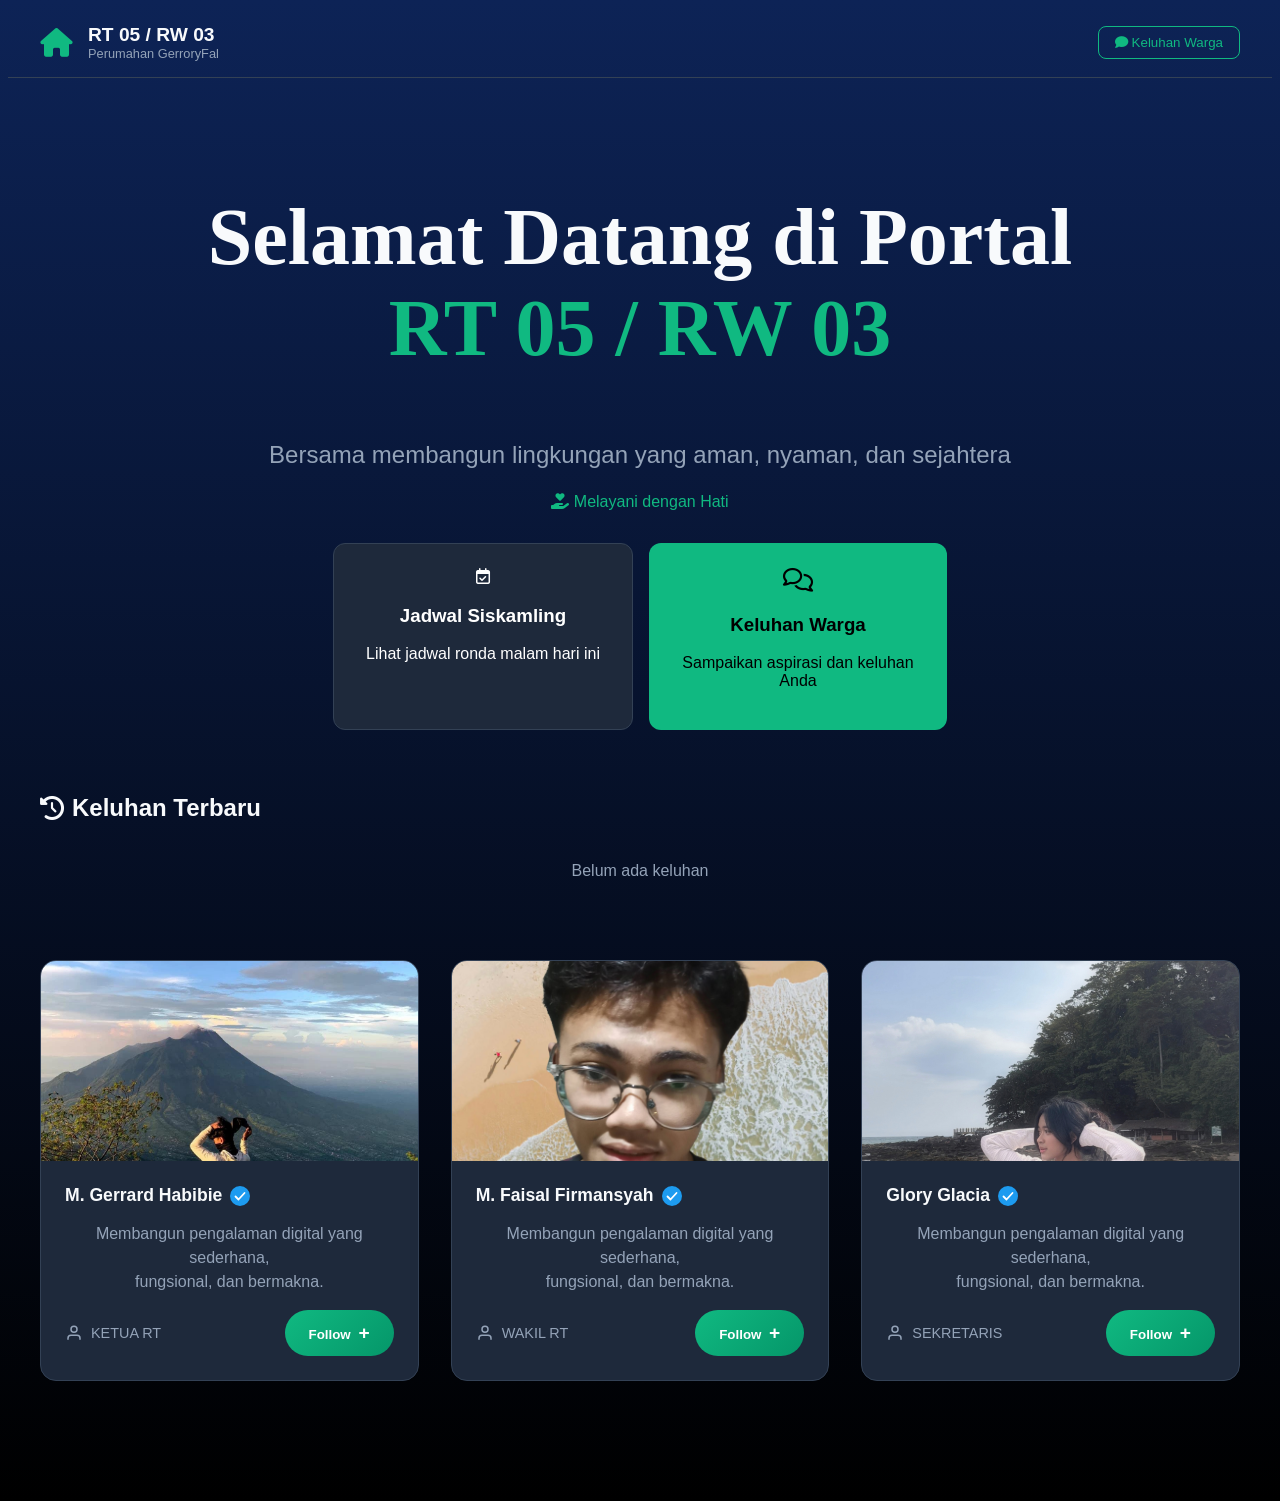
==== index.html @ 30bc056d "menambhakan foto dan perbaikan" ====
<!doctype html>
<html lang="id">
  <head>
    <meta charset="UTF-8" />
    <meta name="viewport" content="width=device-width, initial-scale=1.0" />
    <title>Portal RT 05 / RW 03</title>

    <link
      rel="stylesheet"
      href="https://cdnjs.cloudflare.com/ajax/libs/font-awesome/6.4.0/css/all.min.css"
    />

    <link rel="stylesheet" href="css/style.css" />
  </head>

  <body>
    <!-- Navbar -->
    <nav class="navbar">
      <div class="logologo">
        <div class="logoikon">
          <i class="fa-solid fa-house"></i>
        </div>
        <div class="logoteks">
          <h1>RT 05 / RW 03</h1>
          <p>Perumahan GerroryFal</p>
        </div>
      </div>

      <button class="btnkeluhan" onclick="window.location.href = 'CRUD.html'">
        <i class="fa-solid fa-comment"></i> Keluhan Warga
      </button>
    </nav>

    <main class="herosection">
      <!-- Hero Section -->
      <h2 class="judul">
        Selamat Datang di Portal <br />
        <span class="erteerwe">RT 05 / RW 03</span>
      </h2>

      <p class="katakecil">
        Bersama membangun lingkungan yang aman, nyaman, dan sejahtera
      </p>

      <div class="melayani">
        <i class="fa-solid fa-hand-holding-heart"></i>
        Melayani dengan Hati
      </div>

      <div class="kartu">
        <a
          href="siskamling.html"
          class="card carditem"
        >
          <div class="card-icon">
            <i class="fa-regular fa-calendar-check"></i>
          </div>
          <h3>Jadwal Siskamling</h3>
          <p>Lihat jadwal ronda malam hari ini</p>
        </a>

        <a href="crud.html" class="card cardijo">
          <div class="cardicon">
            <i class="fa-regular fa-comments"></i>
          </div>
          <h3>Keluhan Warga</h3>
          <p>Sampaikan aspirasi dan keluhan Anda</p>
        </a>
      </div>

      <div class="riwayat-section">
        <h3><i class="fa-solid fa-clock-rotate-left"></i> Keluhan Terbaru</h3>
        <div id="riwayat-keluhan" class="riwayat-container">
          <!-- Riwayat akan dimuat di sini -->
        </div>
      </div>

      <div class="semuacard1">
        <div class="card1">
          <div class="card__photo1">
            <img src="assets/page1.jpeg" alt="M. Gerrard Habibie" />
          </div>

          <div class="card__info1">
            <div class="card__name-row1">
              <span class="card__name1">M. Gerrard Habibie</span>
              <svg class="card__verified1" viewBox="0 0 20 20" fill="none">
                <circle cx="10" cy="10" r="10" fill="#1D9BF0" />
                <path
                  d="M5.5 10.5L8.5 13.5L14.5 7"
                  stroke="white"
                  stroke-width="1.8"
                  stroke-linecap="round"
                  stroke-linejoin="round"
                />
              </svg>
            </div>

            <p class="card__bio1">
              Membangun pengalaman digital yang sederhana,<br />fungsional, dan
              bermakna.
            </p>

            <div class="card__footer1">
              <div class="card__stats1">
                <div class="card__stat1">
                  <svg
                    viewBox="0 0 24 24"
                    fill="none"
                    stroke="currentColor"
                    stroke-width="2"
                  >
                    <path d="M20 21v-2a4 4 0 0 0-4-4H8a4 4 0 0 0-4 4v2" />
                    <circle cx="12" cy="7" r="4" />
                  </svg>
                  KETUA RT
                </div>
              </div>
              <button
                class="card__follow1"
                onclick="
                  window.open(
                    'https://www.instagram.com/7keajaibangerrard',
                    '_blank',
                  )
                "
              >
                Follow <span class="card__follow-plus1">+</span>
              </button>
            </div>
          </div>
        </div>

        <div class="card1">
          <div class="card__photo1">
            <img src="assets/page2.jpeg" alt="M. Faisal Firmansyah" />
          </div>

          <div class="card__info1">
            <div class="card__name-row1">
              <span class="card__name1">M. Faisal Firmansyah</span>
              <svg class="card__verified1" viewBox="0 0 20 20" fill="none">
                <circle cx="10" cy="10" r="10" fill="#1D9BF0" />
                <path
                  d="M5.5 10.5L8.5 13.5L14.5 7"
                  stroke="white"
                  stroke-width="1.8"
                  stroke-linecap="round"
                  stroke-linejoin="round"
                />
              </svg>
            </div>

            <p class="card__bio1">
                Membangun pengalaman digital yang sederhana,<br />fungsional, dan
              bermakna.
            </p>

            <div class="card__footer1">
              <div class="card__stats1">
                <div class="card__stat1">
                  <svg
                    viewBox="0 0 24 24"
                    fill="none"
                    stroke="currentColor"
                    stroke-width="2"
                  >
                    <path d="M20 21v-2a4 4 0 0 0-4-4H8a4 4 0 0 0-4 4v2" />
                    <circle cx="12" cy="7" r="4" />
                  </svg>
                  WAKIL RT
                </div>
              </div>
              <button
                class="card__follow1"
                onclick="
                  window.open(
                    'https://www.instagram.com/paiisaallll_/',
                    '_blank',
                  )
                "
              >
                Follow <span class="card__follow-plus1">+</span>
              </button>
            </div>
          </div>
        </div>

        <div class="card1">
          <div class="card__photo1">
            <img src="assets/page3.jpeg" alt="Glory Glacia" />
          </div>

          <div class="card__info1">
            <div class="card__name-row1">
              <span class="card__name1">Glory Glacia</span>
              <svg class="card__verified1" viewBox="0 0 20 20" fill="none">
                <circle cx="10" cy="10" r="10" fill="#1D9BF0" />
                <path
                  d="M5.5 10.5L8.5 13.5L14.5 7"
                  stroke="white"
                  stroke-width="1.8"
                  stroke-linecap="round"
                  stroke-linejoin="round"
                />
              </svg>
            </div>

            <p class="card__bio1">
                Membangun pengalaman digital yang sederhana,<br />fungsional, dan
              bermakna.
            </p>

            <div class="card__footer1">
              <div class="card__stats1">
                <div class="card__stat1">
                  <svg
                    viewBox="0 0 24 24"
                    fill="none"
                    stroke="currentColor"
                    stroke-width="2"
                  >
                    <path d="M20 21v-2a4 4 0 0 0-4-4H8a4 4 0 0 0-4 4v2" />
                    <circle cx="12" cy="7" r="4" />
                  </svg>
                  SEKRETARIS
                </div>
              </div>
              <button
                class="card__follow1"
                onclick="
                  window.open('https://www.instagram.com/g.louwiee/','_blank')
                "
              >
                Follow <span class="card__follow-plus1">+</span>
              </button>
            </div>
          </div>
        </div>
      </div>
    </main>

    <script>
      function loadRiwayatKeluhan() {
        const data2 = JSON.parse(localStorage.getItem("dataKeluhan") || "[]");
        const container = document.getElementById("riwayat-keluhan");

        const latestKeluhan = data2.slice(-5).reverse();

        if (latestKeluhan.length === 0) {
          container.innerHTML =
            '<p style="text-align: center; color: var(--text-muted);">Belum ada keluhan</p>';
          return;
        }

        container.innerHTML = latestKeluhan
          .map(
            (keluhan) => `
        <div class="riwayat-item">
          <div class="riwayat-header">
            <h4>${keluhan.nama}</h4>
            <span class="status-badge status-${keluhan.status.toLowerCase().replace(" ", "-")}">${keluhan.status}</span>
          </div>
          <p class="riwayat-info">Blok ${keluhan.blok} • ${keluhan.umur} thn</p>
          <p class="riwayat-jenis"><i class="fa-solid fa-tag"></i> ${keluhan.jenis}</p>
          <p class="riwayat-desc">${keluhan.deskripsi.substring(0, 80)}${keluhan.deskripsi.length > 80 ? "..." : ""}</p>
        </div>
      `,
          )
          .join("");
      }

      window.onload = function () {
        loadRiwayatKeluhan();
      };
    </script>
  </body>
</html>
---- css/style.css ----
@font-face {
    font-family: 'FontKeren';
    src: url('fonthero.otf') format('truetype');
}

:root {
  --bg-main: #0f172a;
  --bg-card: #1e293b;
  --text-main: #f8fafc;
  --text-muted: #94a3b8;
  --green-accent: #10b981;
  --green-dark: #064e3b;
  --border-color: #334155;
}

body {
  font-family: "Inter", sans-serif;
  background: linear-gradient(to bottom, #0d2356, black);
  color: var(--text-main);
  min-height: 100vh;
}

.navbar {
  display: flex;
  justify-content: space-between;
  align-items: center;
  padding: 1rem 2rem;
  border-bottom: 1px solid var(--border-color);
}

.logologo {
  display: flex;
  align-items: center;
  gap: 1rem;
}

.logoikon i {
  font-size: 1.8rem;
  color: var(--green-accent);
}

.logoteks h1 {
  margin: 0;
  font-size: 1.2rem;
}

.logoteks p {
  margin: 0;
  font-size: 0.8rem;
  color: var(--text-muted);
}

.btnkeluhan {
  background: transparent;
  border: 1px solid var(--green-accent);
  color: var(--green-accent);
  padding: 0.5rem 1rem;
  border-radius: 8px;
  cursor: pointer;
}

.btnkeluhan:hover {
  background: var(--green-accent);
  color: black;
}

.herosection {
  text-align: center;
  padding: 3rem 1rem;
}

.judul {
  font-size:80px;
  font-family: 'FontKeren';
}

.erteerwe {
  color: var(--green-accent);
}

.katakecil {
  color: var(--text-muted);
  font-size: x-large;
  margin-bottom: 1.5rem;
}

.melayani {
  color: var(--green-accent);
  margin-bottom: 2rem;
}

.kartu {
  display: flex;
  gap: 1rem;
  justify-content: center;
  flex-wrap: wrap;
}

.card {
  width: 250px;
  padding: 1.5rem;
  border-radius: 12px;
  text-decoration: none;
  position: relative;
  transition: 0.3s;
}

.card:hover {
  transform: translateY(-5px);
}

.carditem {
  background: var(--bg-card);
  border: 1px solid var(--border-color);
  color: white;
}

.cardijo {
  background: var(--green-accent);
  color: black;
}

.cardicon {
  font-size: 1.5rem;
  margin-bottom: 1rem;
}


img, video, canvas, svg {
  max-width: 100%;
  height: auto;
}


@media (max-width: 992px) {
  .judul {
    font-size: 60px; 
  }
}


@media (max-width: 768px) {
  .navbar {
    flex-direction: column; 
    gap: 1rem;
    text-align: center;
    padding: 1.5rem 1rem;
  }

  .judul {
    font-size: 40px; 
    line-height: 1.2;
  }

  .katakecil {
    font-size: 1rem;
  }

  .kartu {
    flex-direction: column; 
    align-items: center;
  }

  .card {
    width: 90%; 
    max-width: 350px;
  }
}

@media (max-width: 480px) {
  .judul {
    font-size: 32px;
  }
  
  .logoteks h1 {
    font-size: 1rem;
  }
}

.riwayat-section {
  max-width: 1200px;
  margin: 4rem auto;
  padding: 0 1rem;
}

.riwayat-section h3 {
  color: var(--text-main);
  margin-bottom: 1.5rem;
  font-size: 1.5rem;
  display: flex;
  align-items: center;
  gap: 0.5rem;
}

.riwayat-container {
  display: grid;
  grid-template-columns: repeat(auto-fit, minmax(300px, 1fr));
  gap: 1rem;
}

.riwayat-item {
  background: var(--bg-card);
  border: 1px solid var(--border-color);
  border-radius: 12px;
  padding: 1.5rem;
  transition: 0.3s;
}

.riwayat-item:hover {
  transform: translateY(-2px);
  box-shadow: 0 10px 25px rgba(0,0,0,0.3);
}

.riwayat-header {
  display: flex;
  justify-content: space-between;
  align-items: flex-start;
  margin-bottom: 0.5rem;
}

.riwayat-header h4 {
  margin: 0;
  font-size: 1.1rem;
  color: var(--text-main);
}

.status-badge {
  padding: 0.25rem 0.75rem;
  border-radius: 20px;
  font-size: 0.75rem;
  font-weight: 600;
}

.status-menunggu {
  background: #334155;
  color: #94a3b8;
}

.status-diproses {
  background: linear-gradient(135deg, #10b981, #059669);
  color: white;
}

.status-selesai {
  background: linear-gradient(135deg, #064e3b, #047857);
  color: white;
}

.riwayat-info {
  color: var(--text-muted);
  font-size: 0.9rem;
  margin: 0.5rem 0;
}

.riwayat-jenis {
  color: var(--green-accent);
  font-size: 0.9rem;
  margin: 0.5rem 0;
  display: flex;
  align-items: center;
  gap: 0.5rem;
}

.riwayat-desc {
  color: var(--text-main);
  margin: 0.5rem 0 0 0;
  line-height: 1.5;
}

@media (max-width: 768px) {
  .riwayat-container {
    grid-template-columns: 1fr;
  }
  
  .riwayat-section {
    margin: 2rem auto;
  }
}

/* Tambahkan di akhir style.css */
.semuacard1 {
  max-width: 1200px;
  margin: 4rem auto;
  padding: 0 1rem;
  display: grid;
  grid-template-columns: repeat(auto-fit, minmax(300px, 1fr));
  gap: 2rem;
}

.card1 {
  background: var(--bg-card);
  border-radius: 16px;
  overflow: hidden;
  transition: 0.3s;
  border: 1px solid var(--border-color);
}

.card1:hover {
  transform: translateY(-8px);
  box-shadow: 0 20px 40px rgba(0,0,0,0.3);
}

.card__photo1 {
  height: 200px;
  overflow: hidden;
}

.card__photo1 img {
  width: 100%;
  height: 100%;
  object-fit: cover;
}

.card__info1 {
  padding: 1.5rem;
}

.card__name-row1 {
  display: flex;
  align-items: center;
  gap: 0.5rem;
  margin-bottom: 0.5rem;
}

.card__name1 {
  font-weight: 700;
  color: var(--text-main);
  font-size: 1.1rem;
}

.card__verified1 {
  width: 20px;
  height: 20px;
}

.card__bio1 {
  color: var(--text-muted);
  line-height: 1.5;
  margin-bottom: 1rem;
}

.card__footer1 {
  display: flex;
  justify-content: space-between;
  align-items: center;
}

.card__stats1 {
  display: flex;
  gap: 1rem;
}

.card__stat1 {
  display: flex;
  align-items: center;
  gap: 0.5rem;
  color: var(--text-muted);
  font-size: 0.9rem;
}

.card__stat1 svg {
  width: 18px;
  height: 18px;
}

.card__follow1 {
  background: linear-gradient(135deg, var(--green-accent), #059669);
  color: white;
  border: none;
  padding: 0.75rem 1.5rem;
  border-radius: 25px;
  font-weight: 600;
  cursor: pointer;
  transition: 0.3s;
}

.card__follow1:hover {
  transform: scale(1.05);
  box-shadow: 0 5px 15px rgba(16, 185, 129, 0.4);
}

.card__follow-plus1 {
  margin-left: 0.25rem;
  font-size: 1.2rem;
}
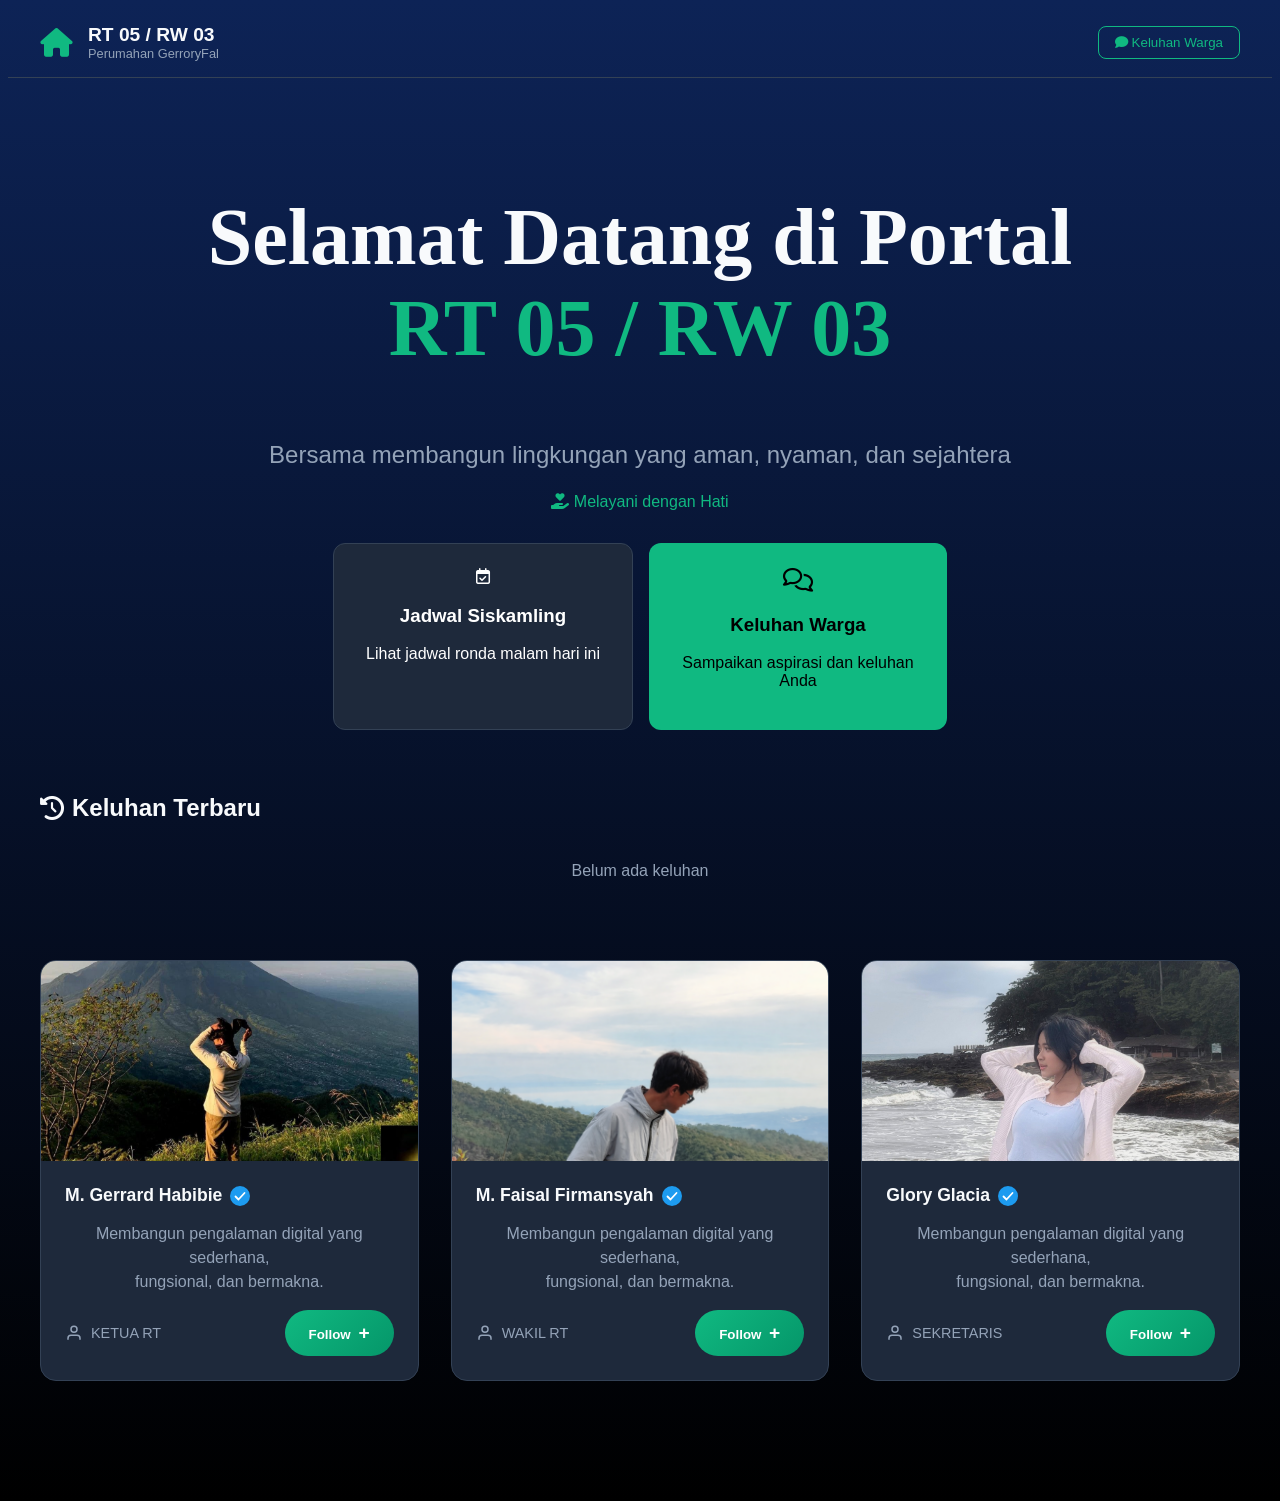
==== commit 1c8e48d0: "Menambahkan foto" ====
--- a/index.html
+++ b/index.html
@@ -133,7 +133,7 @@
 
         <div class="card1">
           <div class="card__photo1">
-            <img src="assets/page2.jpeg" alt="M. Faisal Firmansyah" />
+            <img src="assets/page2.png" alt="M. Faisal Firmansyah" />
           </div>
 
           <div class="card__info1">
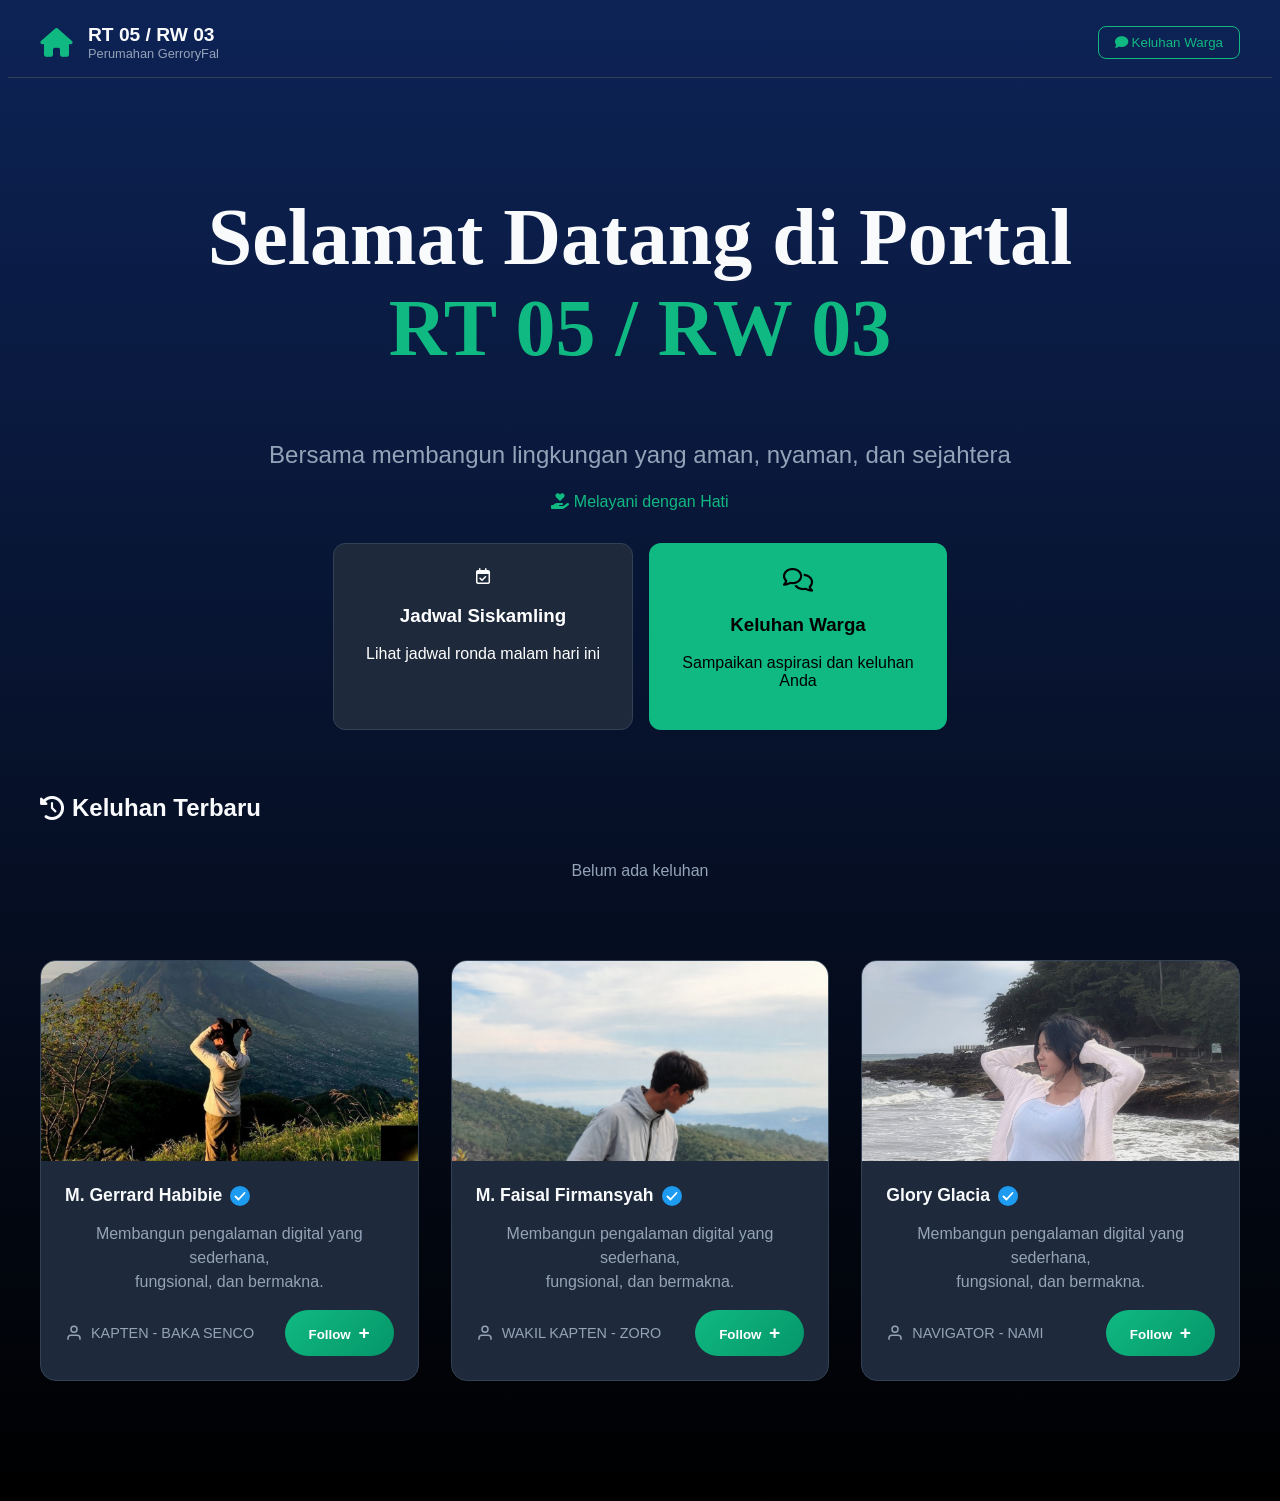
==== commit f107ed30: "Ubah nama foto" ====
--- a/index.html
+++ b/index.html
@@ -10,7 +10,7 @@
       href="https://cdnjs.cloudflare.com/ajax/libs/font-awesome/6.4.0/css/all.min.css"
     />
 
-    <link rel="stylesheet" href="css/style.css" />
+    <link rel="stylesheet" href="css/index.css" />
   </head>
 
   <body>
@@ -78,7 +78,7 @@
       <div class="semuacard1">
         <div class="card1">
           <div class="card__photo1">
-            <img src="assets/page1.jpeg" alt="M. Gerrard Habibie" />
+            <img src="assets/gerrard.jpeg" alt="M. Gerrard Habibie" />
           </div>
 
           <div class="card__info1">
@@ -113,7 +113,7 @@
                     <path d="M20 21v-2a4 4 0 0 0-4-4H8a4 4 0 0 0-4 4v2" />
                     <circle cx="12" cy="7" r="4" />
                   </svg>
-                  KETUA RT
+                  KAPTEN - BAKA SENCO
                 </div>
               </div>
               <button
@@ -133,7 +133,7 @@
 
         <div class="card1">
           <div class="card__photo1">
-            <img src="assets/page2.png" alt="M. Faisal Firmansyah" />
+            <img src="assets/faisal.png" alt="M. Faisal Firmansyah" />
           </div>
 
           <div class="card__info1">
@@ -168,7 +168,7 @@
                     <path d="M20 21v-2a4 4 0 0 0-4-4H8a4 4 0 0 0-4 4v2" />
                     <circle cx="12" cy="7" r="4" />
                   </svg>
-                  WAKIL RT
+                  WAKIL KAPTEN - ZORO
                 </div>
               </div>
               <button
@@ -188,7 +188,7 @@
 
         <div class="card1">
           <div class="card__photo1">
-            <img src="assets/page3.jpeg" alt="Glory Glacia" />
+            <img src="assets/glory.jpeg" alt="Glory Glacia" />
           </div>
 
           <div class="card__info1">
@@ -223,7 +223,7 @@
                     <path d="M20 21v-2a4 4 0 0 0-4-4H8a4 4 0 0 0-4 4v2" />
                     <circle cx="12" cy="7" r="4" />
                   </svg>
-                  SEKRETARIS
+                  NAVIGATOR - NAMI
                 </div>
               </div>
               <button
@@ -240,39 +240,7 @@
       </div>
     </main>
 
-    <script>
-      function loadRiwayatKeluhan() {
-        const data2 = JSON.parse(localStorage.getItem("dataKeluhan") || "[]");
-        const container = document.getElementById("riwayat-keluhan");
-
-        const latestKeluhan = data2.slice(-5).reverse();
-
-        if (latestKeluhan.length === 0) {
-          container.innerHTML =
-            '<p style="text-align: center; color: var(--text-muted);">Belum ada keluhan</p>';
-          return;
-        }
-
-        container.innerHTML = latestKeluhan
-          .map(
-            (keluhan) => `
-        <div class="riwayat-item">
-          <div class="riwayat-header">
-            <h4>${keluhan.nama}</h4>
-            <span class="status-badge status-${keluhan.status.toLowerCase().replace(" ", "-")}">${keluhan.status}</span>
-          </div>
-          <p class="riwayat-info">Blok ${keluhan.blok} • ${keluhan.umur} thn</p>
-          <p class="riwayat-jenis"><i class="fa-solid fa-tag"></i> ${keluhan.jenis}</p>
-          <p class="riwayat-desc">${keluhan.deskripsi.substring(0, 80)}${keluhan.deskripsi.length > 80 ? "..." : ""}</p>
-        </div>
-      `,
-          )
-          .join("");
-      }
-
-      window.onload = function () {
-        loadRiwayatKeluhan();
-      };
-    </script>
+    
+    <script src="js/index.js"></script>
   </body>
 </html>
--- a/css/index.css
+++ b/css/index.css
@@ -0,0 +1,385 @@
+@font-face {
+    font-family: 'FontKeren';
+    src: url('fonthero.otf') format('truetype');
+}
+
+:root {
+  --bg-main: #0f172a;
+  --bg-card: #1e293b;
+  --text-main: #f8fafc;
+  --text-muted: #94a3b8;
+  --green-accent: #10b981;
+  --green-dark: #064e3b;
+  --border-color: #334155;
+}
+
+body {
+  font-family: "Inter", sans-serif;
+  background: linear-gradient(to bottom, #0d2356, black);
+  color: var(--text-main);
+  min-height: 100vh;
+}
+
+.navbar {
+  display: flex;
+  justify-content: space-between;
+  align-items: center;
+  padding: 1rem 2rem;
+  border-bottom: 1px solid var(--border-color);
+}
+
+.logologo {
+  display: flex;
+  align-items: center;
+  gap: 1rem;
+}
+
+.logoikon i {
+  font-size: 1.8rem;
+  color: var(--green-accent);
+}
+
+.logoteks h1 {
+  margin: 0;
+  font-size: 1.2rem;
+}
+
+.logoteks p {
+  margin: 0;
+  font-size: 0.8rem;
+  color: var(--text-muted);
+}
+
+.btnkeluhan {
+  background: transparent;
+  border: 1px solid var(--green-accent);
+  color: var(--green-accent);
+  padding: 0.5rem 1rem;
+  border-radius: 8px;
+  cursor: pointer;
+}
+
+.btnkeluhan:hover {
+  background: var(--green-accent);
+  color: black;
+}
+
+.herosection {
+  text-align: center;
+  padding: 3rem 1rem;
+}
+
+.judul {
+  font-size:80px;
+  font-family: 'FontKeren';
+}
+
+.erteerwe {
+  color: var(--green-accent);
+}
+
+.katakecil {
+  color: var(--text-muted);
+  font-size: x-large;
+  margin-bottom: 1.5rem;
+}
+
+.melayani {
+  color: var(--green-accent);
+  margin-bottom: 2rem;
+}
+
+.kartu {
+  display: flex;
+  gap: 1rem;
+  justify-content: center;
+  flex-wrap: wrap;
+}
+
+.card {
+  width: 250px;
+  padding: 1.5rem;
+  border-radius: 12px;
+  text-decoration: none;
+  position: relative;
+  transition: 0.3s;
+}
+
+.card:hover {
+  transform: translateY(-5px);
+}
+
+.carditem {
+  background: var(--bg-card);
+  border: 1px solid var(--border-color);
+  color: white;
+}
+
+.cardijo {
+  background: var(--green-accent);
+  color: black;
+}
+
+.cardicon {
+  font-size: 1.5rem;
+  margin-bottom: 1rem;
+}
+
+
+img, video, canvas, svg {
+  max-width: 100%;
+  height: auto;
+}
+
+
+@media (max-width: 992px) {
+  .judul {
+    font-size: 60px; 
+  }
+}
+
+
+@media (max-width: 768px) {
+  .navbar {
+    flex-direction: column; 
+    gap: 1rem;
+    text-align: center;
+    padding: 1.5rem 1rem;
+  }
+
+  .judul {
+    font-size: 40px; 
+    line-height: 1.2;
+  }
+
+  .katakecil {
+    font-size: 1rem;
+  }
+
+  .kartu {
+    flex-direction: column; 
+    align-items: center;
+  }
+
+  .card {
+    width: 90%; 
+    max-width: 350px;
+  }
+}
+
+@media (max-width: 480px) {
+  .judul {
+    font-size: 32px;
+  }
+  
+  .logoteks h1 {
+    font-size: 1rem;
+  }
+}
+
+.riwayat-section {
+  max-width: 1200px;
+  margin: 4rem auto;
+  padding: 0 1rem;
+}
+
+.riwayat-section h3 {
+  color: var(--text-main);
+  margin-bottom: 1.5rem;
+  font-size: 1.5rem;
+  display: flex;
+  align-items: center;
+  gap: 0.5rem;
+}
+
+.riwayat-container {
+  display: grid;
+  grid-template-columns: repeat(auto-fit, minmax(300px, 1fr));
+  gap: 1rem;
+}
+
+.riwayat-item {
+  background: var(--bg-card);
+  border: 1px solid var(--border-color);
+  border-radius: 12px;
+  padding: 1.5rem;
+  transition: 0.3s;
+}
+
+.riwayat-item:hover {
+  transform: translateY(-2px);
+  box-shadow: 0 10px 25px rgba(0,0,0,0.3);
+}
+
+.riwayat-header {
+  display: flex;
+  justify-content: space-between;
+  align-items: flex-start;
+  margin-bottom: 0.5rem;
+}
+
+.riwayat-header h4 {
+  margin: 0;
+  font-size: 1.1rem;
+  color: var(--text-main);
+}
+
+.status-badge {
+  padding: 0.25rem 0.75rem;
+  border-radius: 20px;
+  font-size: 0.75rem;
+  font-weight: 600;
+}
+
+.status-menunggu {
+  background: #334155;
+  color: #94a3b8;
+}
+
+.status-diproses {
+  background: linear-gradient(135deg, #10b981, #059669);
+  color: white;
+}
+
+.status-selesai {
+  background: linear-gradient(135deg, #064e3b, #047857);
+  color: white;
+}
+
+.riwayat-info {
+  color: var(--text-muted);
+  font-size: 0.9rem;
+  margin: 0.5rem 0;
+}
+
+.riwayat-jenis {
+  color: var(--green-accent);
+  font-size: 0.9rem;
+  margin: 0.5rem 0;
+  display: flex;
+  align-items: center;
+  gap: 0.5rem;
+}
+
+.riwayat-desc {
+  color: var(--text-main);
+  margin: 0.5rem 0 0 0;
+  line-height: 1.5;
+}
+
+@media (max-width: 768px) {
+  .riwayat-container {
+    grid-template-columns: 1fr;
+  }
+  
+  .riwayat-section {
+    margin: 2rem auto;
+  }
+}
+
+/* Tambahkan di akhir style.css */
+.semuacard1 {
+  max-width: 1200px;
+  margin: 4rem auto;
+  padding: 0 1rem;
+  display: grid;
+  grid-template-columns: repeat(auto-fit, minmax(300px, 1fr));
+  gap: 2rem;
+}
+
+.card1 {
+  background: var(--bg-card);
+  border-radius: 16px;
+  overflow: hidden;
+  transition: 0.3s;
+  border: 1px solid var(--border-color);
+}
+
+.card1:hover {
+  transform: translateY(-8px);
+  box-shadow: 0 20px 40px rgba(0,0,0,0.3);
+}
+
+.card__photo1 {
+  height: 200px;
+  overflow: hidden;
+}
+
+.card__photo1 img {
+  width: 100%;
+  height: 100%;
+  object-fit: cover;
+}
+
+.card__info1 {
+  padding: 1.5rem;
+}
+
+.card__name-row1 {
+  display: flex;
+  align-items: center;
+  gap: 0.5rem;
+  margin-bottom: 0.5rem;
+}
+
+.card__name1 {
+  font-weight: 700;
+  color: var(--text-main);
+  font-size: 1.1rem;
+}
+
+.card__verified1 {
+  width: 20px;
+  height: 20px;
+}
+
+.card__bio1 {
+  color: var(--text-muted);
+  line-height: 1.5;
+  margin-bottom: 1rem;
+}
+
+.card__footer1 {
+  display: flex;
+  justify-content: space-between;
+  align-items: center;
+}
+
+.card__stats1 {
+  display: flex;
+  gap: 1rem;
+}
+
+.card__stat1 {
+  display: flex;
+  align-items: center;
+  gap: 0.5rem;
+  color: var(--text-muted);
+  font-size: 0.9rem;
+}
+
+.card__stat1 svg {
+  width: 18px;
+  height: 18px;
+}
+
+.card__follow1 {
+  background: linear-gradient(135deg, var(--green-accent), #059669);
+  color: white;
+  border: none;
+  padding: 0.75rem 1.5rem;
+  border-radius: 25px;
+  font-weight: 600;
+  cursor: pointer;
+  transition: 0.3s;
+}
+
+.card__follow1:hover {
+  transform: scale(1.05);
+  box-shadow: 0 5px 15px rgba(16, 185, 129, 0.4);
+}
+
+.card__follow-plus1 {
+  margin-left: 0.25rem;
+  font-size: 1.2rem;
+}
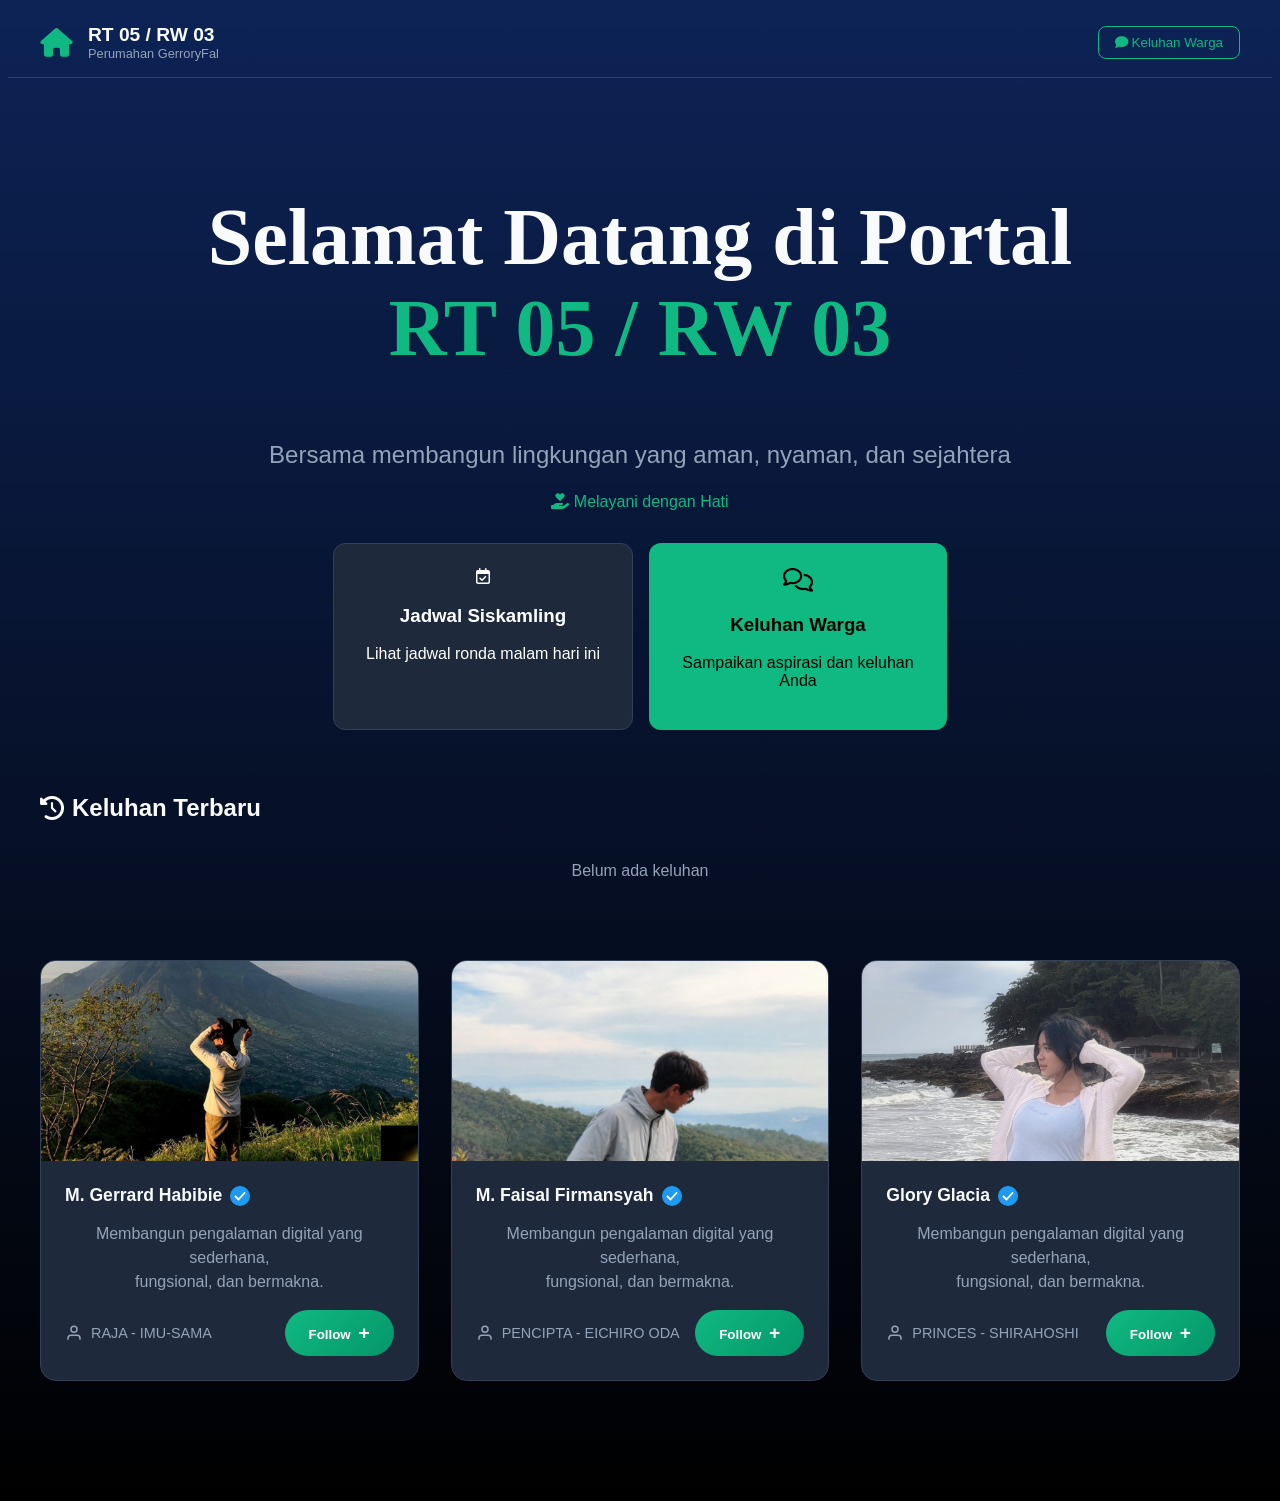
==== commit 3d149269: "ganti nama" ====
--- a/index.html
+++ b/index.html
@@ -113,7 +113,7 @@
                     <path d="M20 21v-2a4 4 0 0 0-4-4H8a4 4 0 0 0-4 4v2" />
                     <circle cx="12" cy="7" r="4" />
                   </svg>
-                  KAPTEN - BAKA SENCO
+                  RAJA - IMU-SAMA
                 </div>
               </div>
               <button
@@ -168,7 +168,7 @@
                     <path d="M20 21v-2a4 4 0 0 0-4-4H8a4 4 0 0 0-4 4v2" />
                     <circle cx="12" cy="7" r="4" />
                   </svg>
-                  WAKIL KAPTEN - ZORO
+                  PENCIPTA - EICHIRO ODA
                 </div>
               </div>
               <button
@@ -223,7 +223,7 @@
                     <path d="M20 21v-2a4 4 0 0 0-4-4H8a4 4 0 0 0-4 4v2" />
                     <circle cx="12" cy="7" r="4" />
                   </svg>
-                  NAVIGATOR - NAMI
+                  PRINCES - SHIRAHOSHI
                 </div>
               </div>
               <button
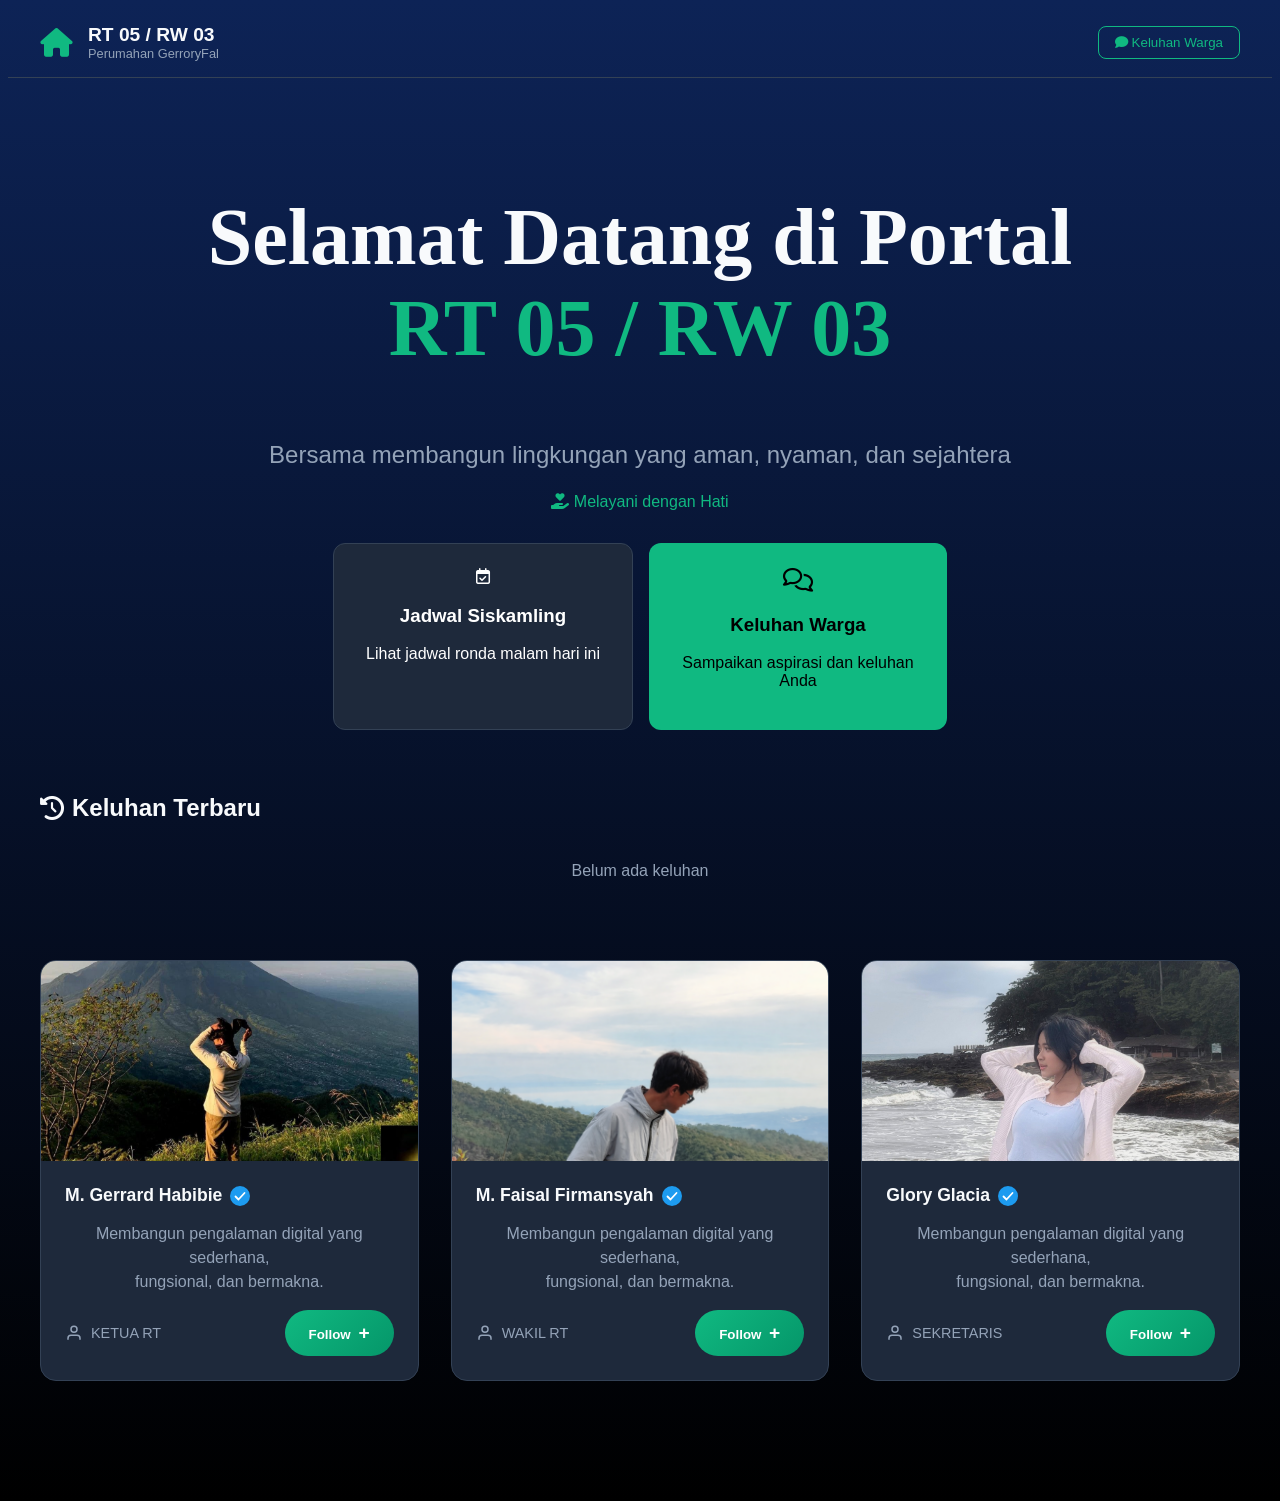
==== commit 56ea025b: "ubah title" ====
--- a/index.html
+++ b/index.html
@@ -26,7 +26,7 @@
         </div>
       </div>
 
-      <button class="btnkeluhan" onclick="window.location.href = 'CRUD.html'">
+      <button class="btnkeluhan" onclick="window.location.href = 'crud.html'">
         <i class="fa-solid fa-comment"></i> Keluhan Warga
       </button>
     </nav>
@@ -113,7 +113,7 @@
                     <path d="M20 21v-2a4 4 0 0 0-4-4H8a4 4 0 0 0-4 4v2" />
                     <circle cx="12" cy="7" r="4" />
                   </svg>
-                  RAJA - IMU-SAMA
+                  KETUA RT
                 </div>
               </div>
               <button
@@ -168,7 +168,7 @@
                     <path d="M20 21v-2a4 4 0 0 0-4-4H8a4 4 0 0 0-4 4v2" />
                     <circle cx="12" cy="7" r="4" />
                   </svg>
-                  PENCIPTA - EICHIRO ODA
+                  WAKIL RT
                 </div>
               </div>
               <button
@@ -223,7 +223,7 @@
                     <path d="M20 21v-2a4 4 0 0 0-4-4H8a4 4 0 0 0-4 4v2" />
                     <circle cx="12" cy="7" r="4" />
                   </svg>
-                  PRINCES - SHIRAHOSHI
+                  SEKRETARIS
                 </div>
               </div>
               <button
